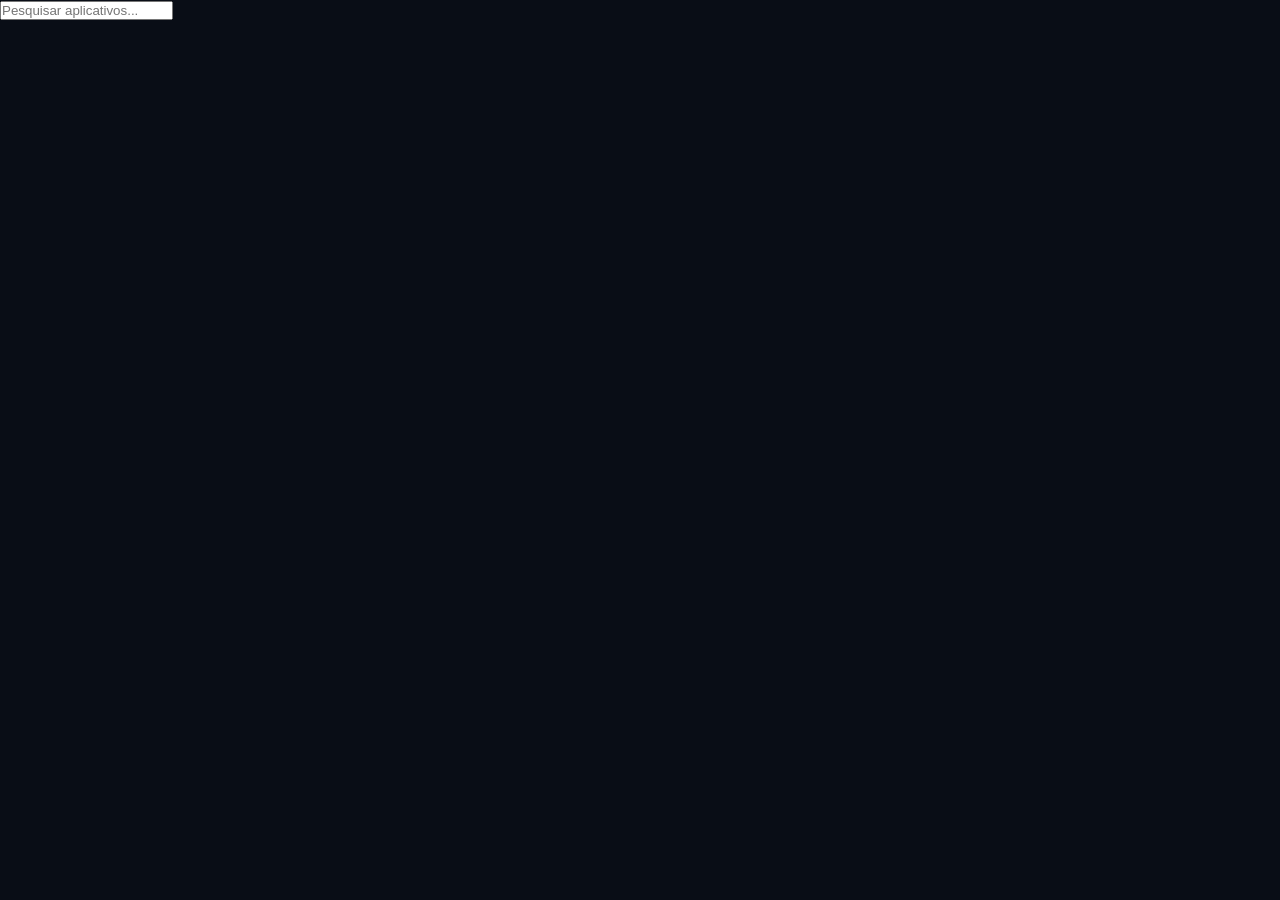
==== index.html @ ed682545 "Remove app grid from start menu in index.html Removed the application grid section from the start me" ====
<!DOCTYPE html>
<html lang="pt-BR">
<head>
    <meta charset="UTF-8">
    <meta name="viewport" content="width=device-width, initial-scale=1.0">
    <title>RivOS - Web Operating System</title>
    
    <!-- Camada 1: UI (Estilos e Visual) -->
    <link rel="stylesheet" href="css/base/reset.css">
    <link rel="stylesheet" href="css/base/variables.css">
    <link rel="stylesheet" href="css/components/desktop.css">
</head>
<body>

    <!-- Estrutura Principal: Área de Trabalho (Desktop) -->
    <main id="desktop" class="desktop-container">
        <!-- Onde os ícones dos apps da pasta Apps/ aparecerão dinamicamente -->
        <div id="desktop-icons" class="desktop-icons-grid"></div>

        <!-- Camada onde o motor vai injetar as janelas flutuantes dos apps -->
        <div id="window-manager" class="window-layer"></div>
    </main>

    <!-- Gaveta de Apps / Menu Iniciar (Estilo OneUI) -->
<div id="start-menu" class="start-menu-container hidden">
    <!-- Barra de Pesquisa de Apps (Clássico OneUI) -->
    <div class="start-menu-search">
        <input type="text" placeholder="Pesquisar aplicativos..." id="app-search-input">
    </div>
        </div>
    </div>
</div>

</body>
</html>
---- css/base/variables.css ----
:root {
    /* Identidade Visual / Cores Principais */
    --ui-bg-primary: #090d16;       /* Fundo profundo da área de trabalho */
    --ui-surface: rgba(18, 24, 38, 0.75); /* Superfície com efeito de vidro fosco */
    --ui-surface-solid: #121826;
    
    /* Cores de Destaque e Acento (Estilo Cyber/Moderno) */
    --ui-accent: #38bdf8;           /* Azul neon sistema */
    --ui-accent-glow: rgba(56, 189, 248, 0.3);
    
    /* Tipografia da UI */
    --ui-font-main: system-ui, -apple-system, BlinkMacSystemFont, "Segoe UI", Roboto, sans-serif;
    --ui-font-size-sm: 12px;
    --ui-font-size-md: 14px;
    --ui-font-size-lg: 16px;

    /* Efeitos Visuais (UI Polish) */
    --ui-radius-sm: 6px;
    --ui-radius-md: 12px;
    --ui-radius-lg: 18px;
    --ui-shadow-window: 0 20px 40px rgba(0, 0, 0, 0.6);
    --ui-glass-blur: blur(16px);
    
    /* Cores de Texto */
    --ui-text-main: #f8fafc;
    --ui-text-muted: #94a3b8;
}
---- css/components/desktop.css ----
/* Layout da Área de Trabalho */
.desktop-container {
    position: absolute;
    top: 0;
    left: 0;
    width: 100vw;
    height: calc(100vh - 48px);
    display: flex;
    flex-direction: column;
    padding: 16px;
    overflow: hidden;
}

/* Grade onde os ícones dos apps vão se organizar */
.desktop-icons-grid {
    display: grid;
    grid-template-columns: repeat(auto-fill, 80px);
    grid-auto-rows: 90px;
    gap: 16px;
    width: 100%;
    height: 100%;
}

/* Camada flutuante para as janelas dos aplicativos */
.window-layer {
    position: absolute;
    top: 0;
    left: 0;
    width: 100%;
    height: 100%;
    pointer-events: none;
}

/* Barra de Tarefas fixa na parte inferior */
.taskbar-container {
    position: fixed;
    bottom: 0;
    left: 0;
    width: 100vw;
    height: 48px;
    background: var(--ui-surface);
    backdrop-filter: var(--ui-glass-blur);
    -webkit-backdrop-filter: var(--ui-glass-blur);
    border-top: 1px solid rgba(255, 255, 255, 0.1);
    display: flex;
    align-items: center;
    justify-content: space-between;
    padding: 0 12px;
    z-index: 9999;
}

/* Botões da Barra de Tarefas */
.taskbar-btn {
    background: transparent;
    border: none;
    color: var(--ui-text-main);
    display: flex;
    align-items: center;
    gap: 6px;
    padding: 6px 12px;
    border-radius: var(--ui-radius-sm);
    cursor: pointer;
    font-size: var(--ui-font-size-md);
    font-weight: 500;
    transition: background 0.2s ease;
}

.taskbar-btn:hover {
    background: rgba(255, 255, 255, 0.1);
}

.start-icon {
    color: var(--ui-accent);
}

/* Lista de apps abertos */
.taskbar-apps-list {
    display: flex;
    gap: 6px;
    flex: 1;
    margin: 0 16px;
}

/* Relógio do Sistema */
.system-clock {
    font-size: var(--ui-font-size-sm);
    color: var(--ui-text-muted);
    font-weight: 500;
}
<!-- Gaveta de Apps / Menu Iniciar
<div id="start-menu" class="start-menu-container hidden">
    <!-- Barra de Pesquisa de Apps 
    <div class="start-menu-search">
        <input type="text" placeholder="Pesquisar aplicativos..." id="app-search-input">
    </div>
        </div>
    </div>
</div>
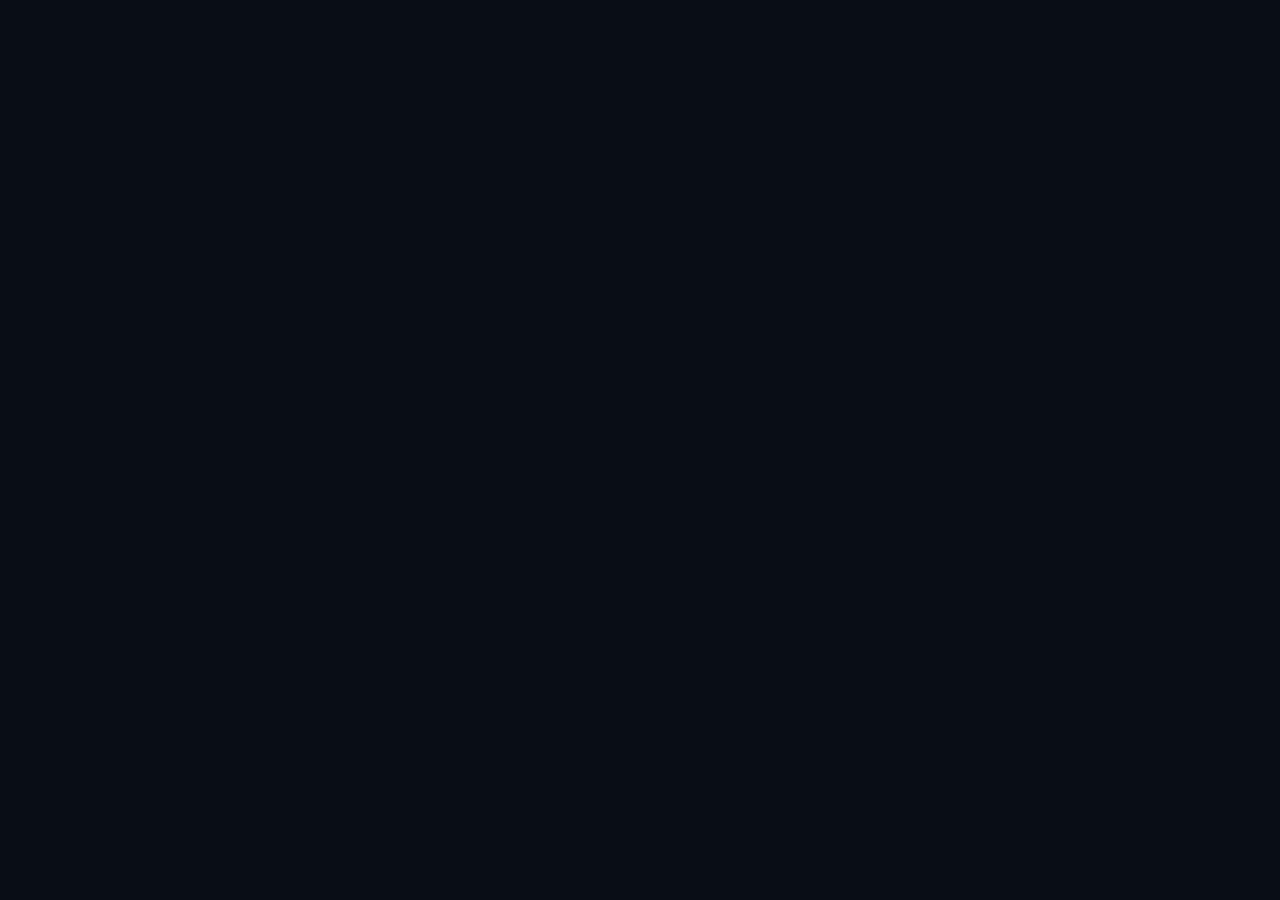
==== commit 7871bc64: "Remove start menu and search bar from index.html Removed the start menu and its search bar from the " ====
--- a/index.html
+++ b/index.html
@@ -21,15 +21,5 @@
         <div id="window-manager" class="window-layer"></div>
     </main>
 
-    <!-- Gaveta de Apps / Menu Iniciar (Estilo OneUI) -->
-<div id="start-menu" class="start-menu-container hidden">
-    <!-- Barra de Pesquisa de Apps (Clássico OneUI) -->
-    <div class="start-menu-search">
-        <input type="text" placeholder="Pesquisar aplicativos..." id="app-search-input">
-    </div>
-        </div>
-    </div>
-</div>
-
 </body>
 </html>
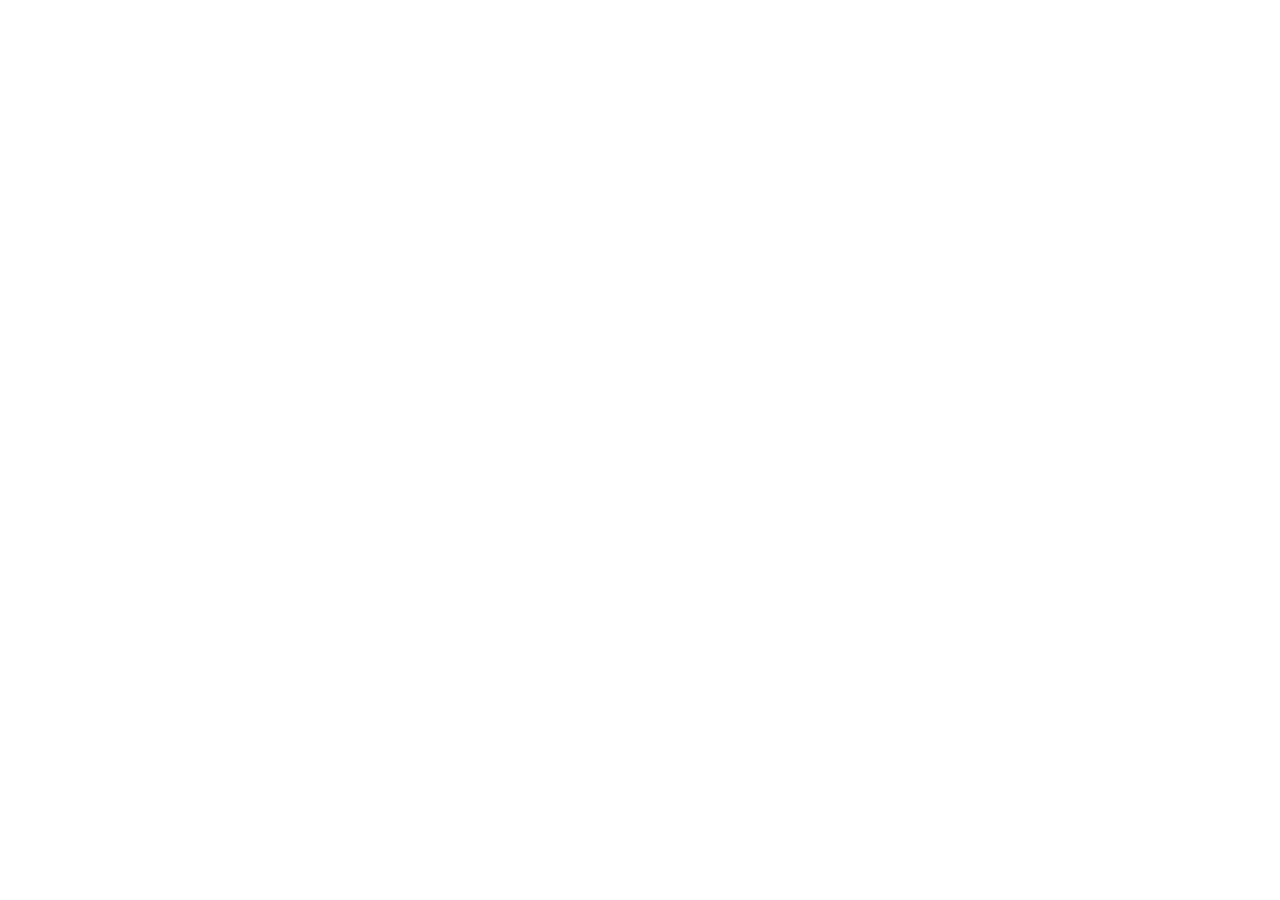
==== commit 358e77b6: "Change title and remove window manager div. Updated the title to reflect the beta version and remove" ====
--- a/index.html
+++ b/index.html
@@ -3,7 +3,7 @@
 <head>
     <meta charset="UTF-8">
     <meta name="viewport" content="width=device-width, initial-scale=1.0">
-    <title>RivOS - Web Operating System</title>
+    <title>RivOS beta 1.0</title>
     
     <!-- Camada 1: UI (Estilos e Visual) -->
     <link rel="stylesheet" href="css/base/reset.css">
@@ -16,10 +16,5 @@
     <main id="desktop" class="desktop-container">
         <!-- Onde os ícones dos apps da pasta Apps/ aparecerão dinamicamente -->
         <div id="desktop-icons" class="desktop-icons-grid"></div>
-
-        <!-- Camada onde o motor vai injetar as janelas flutuantes dos apps -->
-        <div id="window-manager" class="window-layer"></div>
-    </main>
-
 </body>
 </html>
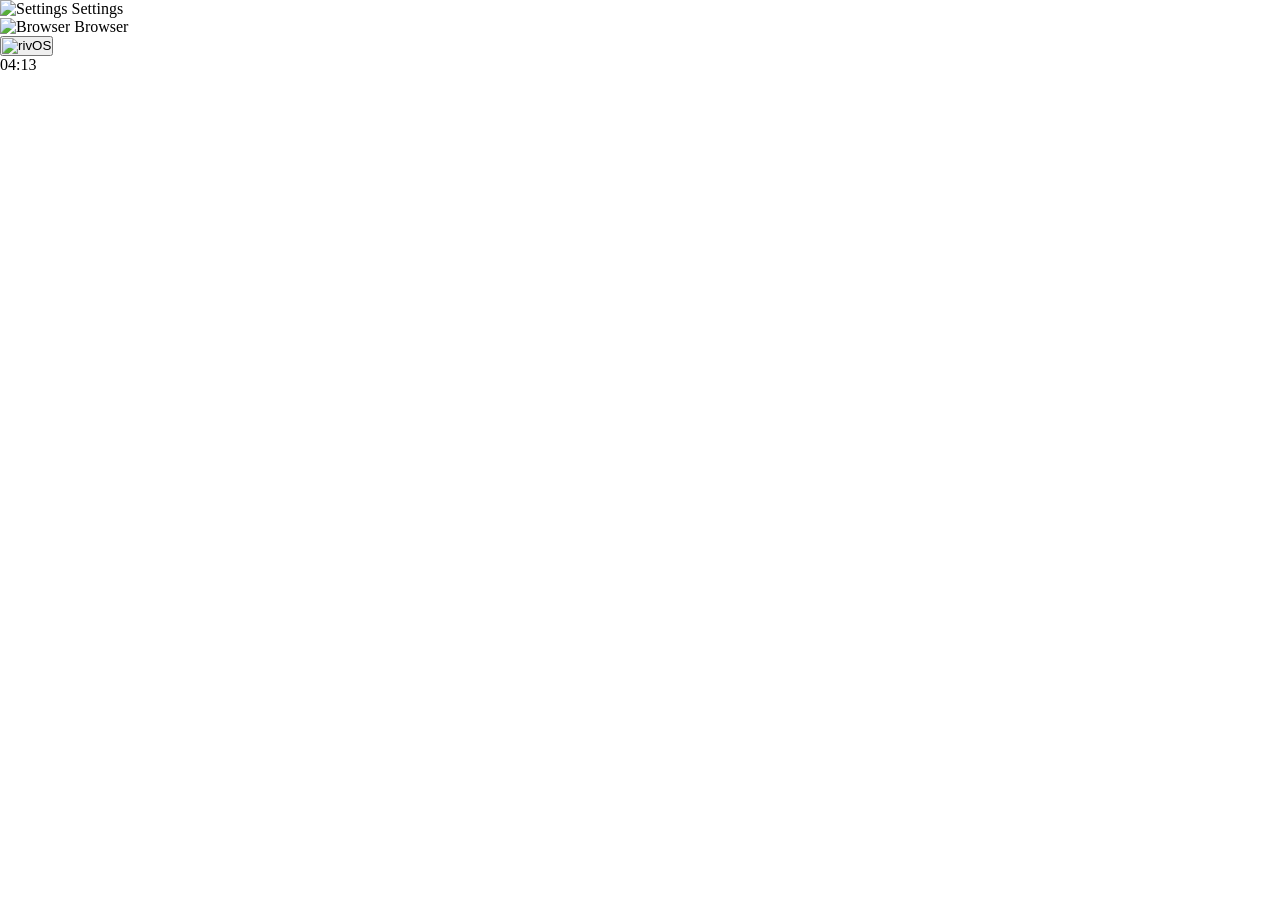
==== commit aee14c0f: "Update title and structure in index.html" ====
--- a/index.html
+++ b/index.html
@@ -3,18 +3,60 @@
 <head>
     <meta charset="UTF-8">
     <meta name="viewport" content="width=device-width, initial-scale=1.0">
-    <title>RivOS beta 1.0</title>
+    <title>rivOS</title>
     
-    <!-- Camada 1: UI (Estilos e Visual) -->
+    <!-- PWA Manifest -->
+    <link rel="manifest" href="manifest.json">
+
+    <!-- Camada Base de Estilos -->
     <link rel="stylesheet" href="css/base/reset.css">
     <link rel="stylesheet" href="css/base/variables.css">
-    <link rel="stylesheet" href="css/components/desktop.css">
+
+    <!-- Estilos de Componentes -->
+    <link rel="stylesheet" href="css/components/window.css">
+    <link rel="stylesheet" href="css/components/taskbar.css">
+    <link rel="stylesheet" href="css/components/notifications.css">
 </head>
 <body>
 
-    <!-- Estrutura Principal: Área de Trabalho (Desktop) -->
-    <main id="desktop" class="desktop-container">
-        <!-- Onde os ícones dos apps da pasta Apps/ aparecerão dinamicamente -->
-        <div id="desktop-icons" class="desktop-icons-grid"></div>
+    <!-- Ambiente Principal do Sistema -->
+    <div id="rivos-root" class="os-container">
+        
+        <!-- Área de Trabalho / Grade de Ícones (utilizando WebP) -->
+        <main id="desktop" class="desktop-container">
+            <div id="desktop-icons" class="desktop-icons-grid">
+                <!-- Exemplo de ícone dinâmico usando WebP -->
+                <div class="desktop-icon" data-app="settings">
+                    <img src="assets/icons/apps/settings.webp" alt="Settings" width="48" height="48">
+                    <span>Settings</span>
+                </div>
+                <div class="desktop-icon" data-app="browser">
+                    <img src="assets/icons/apps/browser.webp" alt="Browser" width="48" height="48">
+                    <span>Browser</span>
+                </div>
+            </div>
+        </main>
+
+        <!-- Gerenciador de Janelas Flutuantes -->
+        <div id="window-manager" class="window-layer"></div>
+
+        <!-- Barra de Tarefas / Dock -->
+        <nav id="taskbar" class="taskbar-container">
+            <!-- Botão do Menu / Gaveta -->
+            <button id="start-btn" class="taskbar-btn">
+                <img src="assets/icons/system/logo.webp" alt="rivOS" width="24" height="24">
+            </button>
+
+            <!-- Apps Abertos -->
+            <div id="taskbar-apps" class="taskbar-apps-list"></div>
+
+            <!-- Relógio e Status -->
+            <div id="tray-clock" class="system-clock">00:00</div>
+        </nav>
+
+    </div>
+
+    <!-- Ponto de Entrada JavaScript do Sistema -->
+    <script type="module" src="js/main.js"></script>
 </body>
 </html>
--- a/css/base/variables.css
+++ b/css/base/variables.css
@@ -0,0 +1,20 @@
+:root {
+    /* Cores do Sistema (Estilo RivOS Dark Mode) */
+    --Riv-bg: #0e1116;
+    --Riv-surface: rgba(30, 35, 45, 0.75);
+    --Riv-accent: #8ab4f8; /* Azul RivUI Your */
+    --Riv-accent-glow: rgba(138, 180, 248, 0.25);
+    
+    /* Tipografia */
+    --Riv-font: system-ui, -apple-system, Roboto, Helvetica, sans-serif;
+    
+    /* Padrões visuais */
+    --Riv-radius-sm: 12px;
+    --Riv-radius-md: 20px;
+    --Riv-radius-lg: 28px;
+    --Ruv-blur: blur(20px);
+    
+    /* Texto */
+    --Riv-text: #e3e3e3;
+    --Riv-text-muted: #9aa0a6;
+}
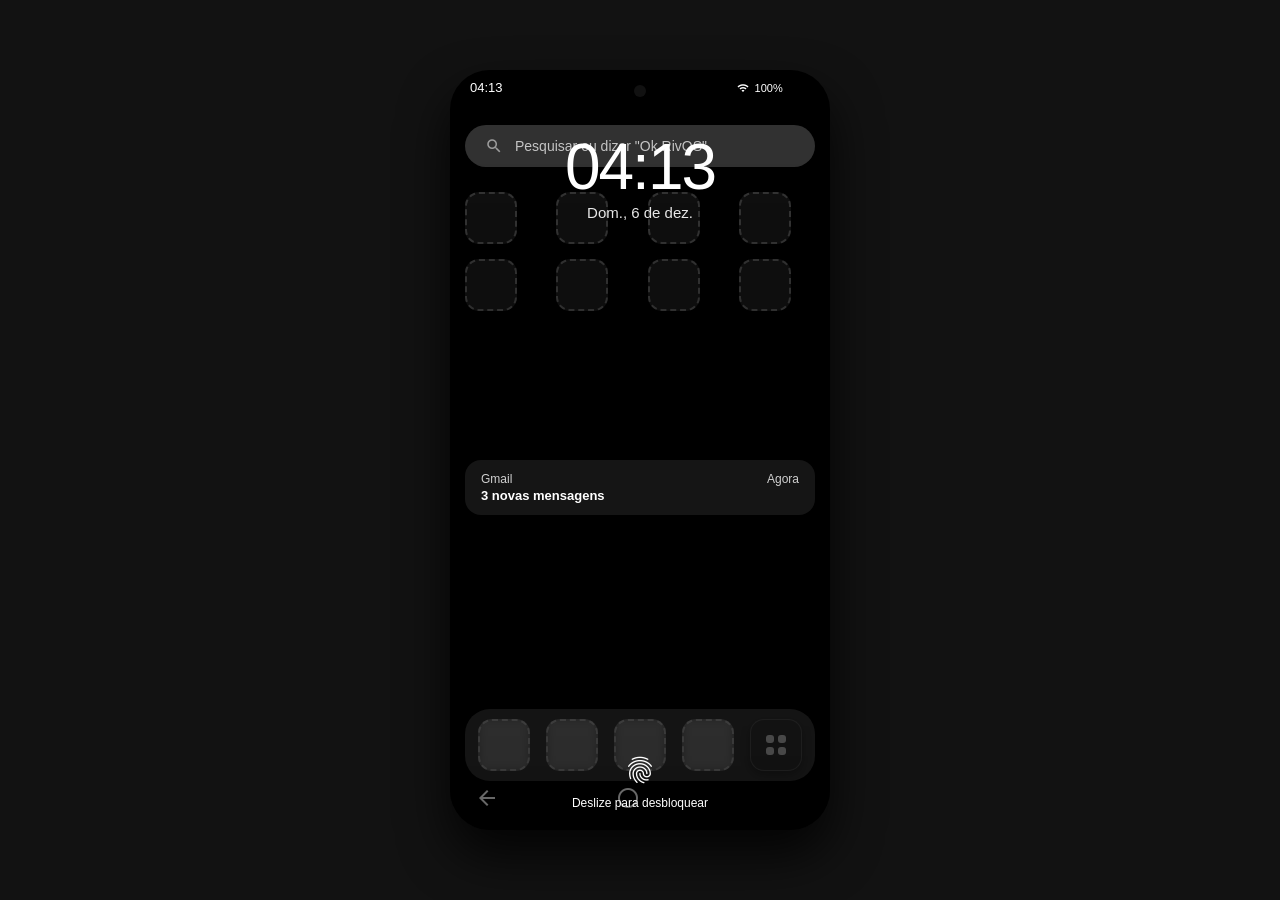
==== commit 54d006e4: "Rename RivOS.html to index.html" ====
--- a/index.html
+++ b/index.html
@@ -3,60 +3,889 @@
 <head>
     <meta charset="UTF-8">
     <meta name="viewport" content="width=device-width, initial-scale=1.0">
-    <title>rivOS</title>
-    
-    <!-- PWA Manifest -->
-    <link rel="manifest" href="manifest.json">
-
-    <!-- Camada Base de Estilos -->
-    <link rel="stylesheet" href="css/base/reset.css">
-    <link rel="stylesheet" href="css/base/variables.css">
-
-    <!-- Estilos de Componentes -->
-    <link rel="stylesheet" href="css/components/window.css">
-    <link rel="stylesheet" href="css/components/taskbar.css">
-    <link rel="stylesheet" href="css/components/notifications.css">
+    <title>RivOS UI System</title>
+    <link href="https://fonts.googleapis.com/icon?family=Material+Icons" rel="stylesheet">
+    <style>
+        * {
+            margin: 0;
+            padding: 0;
+            box-sizing: border-box;
+            font-family: Roboto, sans-serif;
+            user-select: none;
+        }
+        body {
+            background-color: #121212;
+            display: flex;
+            justify-content: center;
+            align-items: center;
+            height: 100vh;
+            overflow: hidden;
+        }
+
+        /* Container do Smartphone (Sem borda) */
+        .phone-frame {
+            width: 380px;
+            height: 760px;
+            background: #000;
+            border-radius: 40px;
+            border: none;
+            position: relative;
+            box-shadow: 0 25px 50px rgba(0,0,0,0.8);
+            overflow: hidden;
+        }
+
+        /* Câmera Frontal (Punch-hole) */
+        .camera-punch {
+            position: absolute;
+            top: 15px;
+            left: 50%;
+            transform: translateX(-50%);
+            width: 12px;
+            height: 12px;
+            background: #111;
+            border-radius: 50%;
+            z-index: 100;
+        }
+
+        /* Barra de Status */
+        .status-bar {
+            position: absolute;
+            top: 0;
+            left: 0;
+            width: 100%;
+            height: 35px;
+            display: flex;
+            justify-content: space-between;
+            align-items: center;
+            padding: 0 20px;
+            color: #fff;
+            font-size: 13px;
+            z-index: 90;
+        }
+
+        .status-icons {
+            display: flex;
+            gap: 6px;
+            align-items: center;
+        }
+
+        /* Top Bar (Painel de Configurações Rápidas estilo RivOS) */
+        .top-bar {
+            position: absolute;
+            top: -300px; /* Inicialmente oculta acima da tela */
+            left: 0;
+            width: 100%;
+            height: 250px;
+            display: flex;
+            flex-direction: column;
+            justify-content: space-between;
+            padding: 45px 20px 20px 20px;
+            color: #fff;
+            z-index: 85;
+            background: rgba(20, 20, 20, 0.85);
+            backdrop-filter: blur(25px);
+            border-bottom-left-radius: 30px;
+            border-bottom-right-radius: 30px;
+            transition: top 0.35s cubic-bezier(0.1, 0.9, 0.2, 1);
+            box-shadow: 0 10px 30px rgba(0,0,0,0.5);
+        }
+
+        .top-bar.open {
+            top: 0; /* Desce cobrindo o topo */
+        }
+
+        .quick-settings-grid {
+            display: grid;
+            grid-template-columns: repeat(4, 1fr);
+            gap: 12px;
+            margin-top: 10px;
+        }
+
+        .qs-tile {
+            display: flex;
+            flex-direction: column;
+            align-items: center;
+            justify-content: center;
+            gap: 6px;
+            background: rgba(255, 255, 255, 0.1);
+            border-radius: 20px;
+            padding: 12px 0;
+            cursor: pointer;
+            transition: background 0.2s, color 0.2s;
+        }
+
+        .qs-tile.active {
+            background: #1a73e8;
+            color: #fff;
+        }
+
+        .qs-tile span.material-icons {
+            font-size: 22px;
+        }
+
+        .qs-tile span.qs-label {
+            font-size: 10px;
+            font-weight: 500;
+        }
+
+        .top-bar-footer {
+            display: flex;
+            justify-content: space-between;
+            align-items: center;
+            border-top: 1px solid rgba(255, 255, 255, 0.1);
+            padding-top: 10px;
+            font-size: 12px;
+            opacity: 0.8;
+        }
+
+        .top-bar-footer span {
+            cursor: pointer;
+        }
+
+        /* Telas (Background Wallpaper compartilhado) */
+        .screen {
+            position: absolute;
+            top: 0;
+            left: 0;
+            width: 100%;
+            height: 100%;
+            background: url('https://images.unsplash.com/photo-1506744038136-46273834b3fb?auto=format&fit=crop&w=800&q=80') no-repeat center center/cover;
+            display: flex;
+            flex-direction: column;
+            justify-content: space-between;
+            padding: 55px 15px 20px 15px;
+            transition: transform 0.4s ease, opacity 0.3s ease;
+        }
+
+        /* 1. TELA DE BLOQUEIO */
+        #lockScreen {
+            z-index: 50;
+            background: linear-gradient(rgba(0,0,0,0.2), rgba(0,0,0,0.5)), url('https://images.unsplash.com/photo-1506744038136-46273834b3fb?auto=format&fit=crop&w=800&q=80') no-repeat center center/cover;
+            padding-top: 45px;
+        }
+
+        #lockScreen.unlocked {
+            transform: translateY(-100%);
+            opacity: 0;
+            pointer-events: none;
+        }
+
+        .lock-clock {
+            text-align: center;
+            color: #fff;
+            margin-top: 15px;
+        }
+
+        .lock-clock h1 {
+            font-size: 64px;
+            font-weight: 300;
+            letter-spacing: -2px;
+        }
+
+        .lock-clock p {
+            font-size: 15px;
+            opacity: 0.9;
+        }
+
+        .lock-notifications {
+            display: flex;
+            flex-direction: column;
+            gap: 10px;
+            max-height: 240px;
+            overflow-y: auto;
+        }
+
+        .notif-card {
+            background: rgba(30, 30, 30, 0.7);
+            backdrop-filter: blur(10px);
+            padding: 12px 16px;
+            border-radius: 16px;
+            color: #fff;
+        }
+
+        .lock-footer {
+            text-align: center;
+            color: #fff;
+            display: flex;
+            flex-direction: column;
+            align-items: center;
+            gap: 10px;
+            cursor: pointer;
+        }
+
+        /* 2. TELA INICIAL (HOME) */
+        #homeScreen {
+            z-index: 40;
+        }
+
+        .home-widgets {
+            display: flex;
+            flex-direction: column;
+            gap: 15px;
+        }
+
+        .widget-search {
+            background: rgba(255, 255, 255, 0.25);
+            backdrop-filter: blur(10px);
+            padding: 12px 20px;
+            border-radius: 30px;
+            display: flex;
+            align-items: center;
+            gap: 12px;
+            color: #fff;
+            font-size: 14px;
+            cursor: pointer;
+        }
+
+        .app-grid {
+            display: grid;
+            grid-template-columns: repeat(4, 1fr);
+            gap: 15px;
+            padding: 10px 0;
+        }
+
+        .empty-app-slot {
+            width: 52px;
+            height: 52px;
+            border-radius: 14px;
+            background: rgba(255, 255, 255, 0.08);
+            backdrop-filter: blur(5px);
+            border: 2px dashed rgba(255, 255, 255, 0.2);
+            cursor: pointer;
+        }
+
+        .dock {
+            display: flex;
+            justify-content: space-around;
+            background: rgba(255, 255, 255, 0.15);
+            backdrop-filter: blur(15px);
+            border-radius: 25px;
+            padding: 10px 5px;
+        }
+
+        /* Botão da Gaveta de Apps */
+        .app-drawer-icon-btn {
+            width: 52px;
+            height: 52px;
+            border-radius: 14px;
+            background: #222222;
+            border: 1px solid rgba(255, 255, 255, 0.1);
+            display: flex;
+            justify-content: center;
+            align-items: center;
+            cursor: pointer;
+            box-shadow: 0 4px 10px rgba(0,0,0,0.3);
+            transition: transform 0.2s ease, background 0.2s ease;
+        }
+
+        .app-drawer-icon-btn:hover {
+            background: #2c2c2c;
+        }
+
+        .app-drawer-icon-btn:active {
+            transform: scale(0.92);
+        }
+
+        .drawer-grid-icon {
+            display: grid;
+            grid-template-columns: repeat(2, 1fr);
+            gap: 4px;
+            width: 20px;
+            height: 20px;
+        }
+
+        .drawer-cube {
+            background: #888888;
+            border-radius: 3px;
+            width: 100%;
+            height: 100%;
+        }
+
+        .nav-bar {
+            display: flex;
+            justify-content: space-around;
+            color: #fff;
+            font-size: 20px;
+            opacity: 0.8;
+            padding-top: 5px;
+        }
+
+        .nav-bar span { cursor: pointer; }
+
+        /* Estilo atualizado para preenchimento total do ícone no quadrado */
+        .loaded-app-wrapper {
+            display: flex;
+            flex-direction: column;
+            align-items: center;
+            gap: 4px;
+            cursor: pointer;
+        }
+
+        .loaded-app-item {
+            width: 54px;
+            height: 54px;
+            border-radius: 16px;
+            background: linear-gradient(135deg, #1e293b 0%, #0f172a 100%);
+            display: flex;
+            justify-content: center;
+            align-items: center;
+            color: #fff;
+            border: 1px solid rgba(255, 255, 255, 0.2);
+            position: relative;
+            box-shadow: 0 4px 12px rgba(0,0,0,0.4);
+            overflow: hidden; /* Garante que a imagem respeite as bordas arredondadas */
+            transition: transform 0.15s ease;
+        }
+
+        .loaded-app-item:active {
+            transform: scale(0.92);
+        }
+
+        .loaded-app-item span.material-icons { font-size: 28px; color: #60a5fa; }
+        
+        .loaded-app-label {
+            font-size: 10px;
+            color: #ffffff;
+            width: 100%;
+            text-align: center;
+            overflow: hidden;
+            text-overflow: ellipsis;
+            white-space: nowrap;
+            text-shadow: 0 1px 3px rgba(0,0,0,0.8);
+            font-weight: 400;
+        }
+
+        .app-badge {
+            position: absolute;
+            top: 2px;
+            right: 2px;
+            font-size: 5px;
+            padding: 1px 3px;
+            border-radius: 4px;
+            font-weight: bold;
+            z-index: 5;
+        }
+        .badge-ropk { background: #1a73e8; color: #fff; }
+        .badge-rpk { background: #e8711a; color: #fff; }
+
+        /* 3. GAVETA DE APLICATIVOS (APP DRAWER) */
+        #appDrawer {
+            position: absolute;
+            top: 100%;
+            left: 0;
+            width: 100%;
+            height: 100%;
+            background: rgba(20, 20, 20, 0.95);
+            backdrop-filter: blur(25px);
+            z-index: 60;
+            display: flex;
+            flex-direction: column;
+            padding: 55px 20px 20px 20px;
+            transition: top 0.3s ease-in-out;
+        }
+
+        #appDrawer.open {
+            top: 0;
+        }
+
+        .drawer-search-bar {
+            width: 100%;
+            background: #2b2b2b;
+            border: none;
+            outline: none;
+            border-radius: 20px;
+            padding: 10px 18px;
+            color: #fff;
+            font-size: 14px;
+            margin-bottom: 20px;
+        }
+
+        .drawer-grid {
+            display: grid;
+            grid-template-columns: repeat(4, 1fr);
+            gap: 16px 12px;
+            overflow-y: auto;
+            max-height: 540px;
+            padding-bottom: 20px;
+        }
+
+        .drawer-empty-slot {
+            width: 54px;
+            height: 54px;
+            background: rgba(255, 255, 255, 0.08);
+            border: 2px dashed rgba(255, 255, 255, 0.2);
+            border-radius: 16px;
+            cursor: pointer;
+        }
+
+        /* 4. PASTA "Apps/" */
+        #folderScreen {
+            position: absolute;
+            top: 100%;
+            left: 0;
+            width: 100%;
+            height: 100%;
+            background: rgba(20, 20, 20, 0.95);
+            backdrop-filter: blur(25px);
+            z-index: 65;
+            display: flex;
+            flex-direction: column;
+            padding: 55px 20px 20px 20px;
+            transition: top 0.3s ease-in-out;
+        }
+
+        #folderScreen.open {
+            top: 0;
+        }
+
+        .folder-header {
+            color: #fff;
+            font-size: 18px;
+            font-weight: 500;
+            margin-bottom: 15px;
+        }
+
+        .folder-grid {
+            display: grid;
+            grid-template-columns: repeat(4, 1fr);
+            gap: 16px 12px;
+            overflow-y: auto;
+            max-height: 580px;
+            padding: 10px 0;
+        }
+
+        .folder-empty-slot {
+            width: 54px;
+            height: 54px;
+            border-radius: 16px;
+            background: rgba(255, 255, 255, 0.08);
+            border: 2px dashed rgba(255, 255, 255, 0.2);
+        }
+    </style>
 </head>
 <body>
-
-    <!-- Ambiente Principal do Sistema -->
-    <div id="rivos-root" class="os-container">
-        
-        <!-- Área de Trabalho / Grade de Ícones (utilizando WebP) -->
-        <main id="desktop" class="desktop-container">
-            <div id="desktop-icons" class="desktop-icons-grid">
-                <!-- Exemplo de ícone dinâmico usando WebP -->
-                <div class="desktop-icon" data-app="settings">
-                    <img src="assets/icons/apps/settings.webp" alt="Settings" width="48" height="48">
-                    <span>Settings</span>
-                </div>
-                <div class="desktop-icon" data-app="browser">
-                    <img src="assets/icons/apps/browser.webp" alt="Browser" width="48" height="48">
-                    <span>Browser</span>
-                </div>
-            </div>
-        </main>
-
-        <!-- Gerenciador de Janelas Flutuantes -->
-        <div id="window-manager" class="window-layer"></div>
-
-        <!-- Barra de Tarefas / Dock -->
-        <nav id="taskbar" class="taskbar-container">
-            <!-- Botão do Menu / Gaveta -->
-            <button id="start-btn" class="taskbar-btn">
-                <img src="assets/icons/system/logo.webp" alt="rivOS" width="24" height="24">
-            </button>
-
-            <!-- Apps Abertos -->
-            <div id="taskbar-apps" class="taskbar-apps-list"></div>
-
-            <!-- Relógio e Status -->
-            <div id="tray-clock" class="system-clock">00:00</div>
-        </nav>
-
+    <div class="phone-frame" id="phoneFrame">
+        <div class="camera-punch"></div>
+
+        <div class="status-bar">
+            <span id="statusBarClock">10:09</span>
+            <div class="status-icons">
+                <span class="material-icons" style="font-size: 12px;">signal_cellular_alt</span>
+                <span class="material-icons" style="font-size: 12px;" id="statusWifi">wifi</span>
+                <span id="batteryText" style="font-size: 11px;">62%</span>
+                <span class="material-icons" id="batteryIcon" style="font-size: 13px;">battery_full</span>
+            </div>
+        </div>
+
+        <div class="top-bar" id="topBar">
+            <div style="display: flex; justify-content: space-between; align-items: center; width: 100%;">
+                <span style="font-size: 14px; font-weight: 500;">Configurações Rápidas</span>
+                <span class="material-icons" onclick="closeTopBar()" style="cursor: pointer; font-size: 18px;">close</span>
+            </div>
+
+            <div class="quick-settings-grid">
+                <div class="qs-tile active" id="tileWifi" onclick="toggleQS('Wifi')">
+                    <span class="material-icons">wifi</span>
+                    <span class="qs-label">Wi-Fi</span>
+                </div>
+                <div class="qs-tile" id="tileBluetooth" onclick="toggleQS('Bluetooth')">
+                    <span class="material-icons">bluetooth</span>
+                    <span class="qs-label">Bluetooth</span>
+                </div>
+                <div class="qs-tile active" id="tileMobile" onclick="toggleQS('Mobile')">
+                    <span class="material-icons">signal_cellular_alt</span>
+                    <span class="qs-label">Dados</span>
+                </div>
+                <div class="qs-tile" id="tileDND" onclick="toggleQS('DND')">
+                    <span class="material-icons">do_not_disturb_on</span>
+                    <span class="qs-label">Silencioso</span>
+                </div>
+                <div class="qs-tile" id="tileFlash" onclick="toggleQS('Flash')">
+                    <span class="material-icons">flash_on</span>
+                    <span class="qs-label">Lanterna</span>
+                </div>
+                <div class="qs-tile" id="tileRotate" onclick="toggleQS('Rotate')">
+                    <span class="material-icons">screen_rotation</span>
+                    <span class="qs-label">Girar</span>
+                </div>
+                <div class="qs-tile" id="tileBattery" onclick="toggleQS('Battery')">
+                    <span class="material-icons">battery_saver</span>
+                    <span class="qs-label">Economia</span>
+                </div>
+                <div class="qs-tile" id="tileFolder" onclick="toggleFolder(); closeTopBar();">
+                    <span class="material-icons">folder</span>
+                    <span class="qs-label">Apps/</span>
+                </div>
+            </div>
+
+            <div class="top-bar-footer">
+                <span>RivOS System</span>
+                <span onclick="toggleDrawer(); closeTopBar();">Abrir Gaveta</span>
+            </div>
+        </div>
+
+        <div class="screen" id="lockScreen">
+            <div class="lock-clock">
+                <h1 id="lockScreenClock">10:09</h1>
+                <p id="lockScreenDate">Mon, Oct 23</p>
+            </div>
+
+            <div class="lock-notifications">
+                <div class="notif-card">
+                    <div style="font-size:12px; opacity:0.8; display:flex; justify-content:space-between;"><span>Gmail</span><span>Agora</span></div>
+                    <div style="font-size:13px; font-weight:600; margin-top:2px;">3 novas mensagens</div>
+                </div>
+            </div>
+
+            <div class="lock-footer" onclick="unlockPhone()">
+                <span class="material-icons" style="font-size: 32px;">fingerprint</span>
+                <span style="font-size: 12px;">Deslize para desbloquear</span>
+            </div>
+        </div>
+
+        <div class="screen" id="homeScreen">
+            <div class="home-widgets">
+                <div class="widget-search" onclick="pesquisarGoogle()">
+                    <span class="material-icons" style="font-size: 18px; color: #ccc;">search</span>
+                    <span>Pesquisar ou dizer "Ok RivOS"</span>
+                </div>
+
+                <div class="app-grid">
+                    <div class="empty-app-slot"></div>
+                    <div class="empty-app-slot"></div>
+                    <div class="empty-app-slot"></div>
+                    <div class="empty-app-slot"></div>
+                    <div class="empty-app-slot"></div>
+                    <div class="empty-app-slot"></div>
+                    <div class="empty-app-slot"></div>
+                    <div class="empty-app-slot"></div>
+                </div>
+            </div>
+
+            <div>
+                <div class="dock">
+                    <div class="empty-app-slot"></div>
+                    <div class="empty-app-slot"></div>
+                    <div class="empty-app-slot"></div>
+                    <div class="empty-app-slot"></div>
+                    <div class="app-drawer-icon-btn" onclick="toggleDrawer()" title="Abrir Gaveta de Apps">
+                        <div class="drawer-grid-icon">
+                            <div class="drawer-cube"></div>
+                            <div class="drawer-cube"></div>
+                            <div class="drawer-cube"></div>
+                            <div class="drawer-cube"></div>
+                        </div>
+                    </div>
+                </div>
+
+                <div class="nav-bar">
+                    <span class="material-icons" onclick="lockPhone()">arrow_back_ios</span>
+                    <span class="material-icons" onclick="goHome()">radio_button_unchecked</span>
+                    <span class="material-icons" onclick="toggleDrawer()">square</span>
+                </div>
+            </div>
+        </div>
+
+        <div id="appDrawer">
+            <input type="text" class="drawer-search-bar" placeholder="Pesquisar apps">
+            <div class="drawer-grid" id="drawerGridContainer">
+                <div class="drawer-empty-slot"></div>
+                <div class="drawer-empty-slot"></div>
+                <div class="drawer-empty-slot"></div>
+                <div class="drawer-empty-slot"></div>
+                <div class="drawer-empty-slot"></div>
+                <div class="drawer-empty-slot"></div>
+                <div class="drawer-empty-slot"></div>
+                <div class="drawer-empty-slot"></div>
+                <div class="drawer-empty-slot"></div>
+                <div class="drawer-empty-slot"></div>
+                <div class="drawer-empty-slot"></div>
+                <div class="drawer-empty-slot"></div>
+                <div class="drawer-empty-slot"></div>
+                <div class="drawer-empty-slot"></div>
+                <div class="drawer-empty-slot"></div>
+            </div>
+        </div>
+
+        <div id="folderScreen">
+            <div class="folder-header">Apps/</div>
+            <div class="folder-grid" id="folderGridContainer">
+                <div class="folder-empty-slot"></div>
+                <div class="folder-empty-slot"></div>
+                <div class="folder-empty-slot"></div>
+                <div class="folder-empty-slot"></div>
+                <div class="folder-empty-slot"></div>
+                <div class="folder-empty-slot"></div>
+                <div class="folder-empty-slot"></div>
+                <div class="folder-empty-slot"></div>
+                <div class="folder-empty-slot"></div>
+                <div class="folder-empty-slot"></div>
+                <div class="folder-empty-slot"></div>
+                <div class="folder-empty-slot"></div>
+                <div class="folder-empty-slot"></div>
+                <div class="folder-empty-slot"></div>
+                <div class="folder-empty-slot"></div>
+                <div class="folder-empty-slot"></div>
+            </div>
+        </div>
     </div>
 
-    <!-- Ponto de Entrada JavaScript do Sistema -->
-    <script type="module" src="js/main.js"></script>
+    <script>
+        // ==========================================
+        // Atualização em Tempo Real (Relógio, Calendário e Bateria)
+        // ==========================================
+        function atualizarSistemaReal() {
+            const agora = new Date();
+
+            const horas = String(agora.getHours()).padStart(2, '0');
+            const minutos = String(agora.getMinutes()).padStart(2, '0');
+            const horaFormatada = `${horas}:${minutos}`;
+
+            document.getElementById('statusBarClock').innerText = horaFormatada;
+            document.getElementById('lockScreenClock').innerText = horaFormatada;
+
+            const opcoesData = { weekday: 'short', month: 'short', day: 'numeric' };
+            const dataFormatada = agora.toLocaleDateString('pt-BR', opcoesData);
+            document.getElementById('lockScreenDate').innerText = dataFormatada.charAt(0).toUpperCase() + dataFormatada.slice(1);
+        }
+
+        setInterval(atualizarSistemaReal, 1000);
+        atualizarSistemaReal();
+
+        async function iniciarMonitoramentoBateria() {
+            if ('getBattery' in navigator) {
+                try {
+                    const battery = await navigator.getBattery();
+                    
+                    function atualizarBateria() {
+                        const nivelPercentual = Math.round(battery.level * 100);
+                        const estaCarregando = battery.charging;
+
+                        const batteryText = document.getElementById('batteryText');
+                        const batteryIcon = document.getElementById('batteryIcon');
+
+                        batteryText.innerText = nivelPercentual + '%';
+
+                        if (estaCarregando) {
+                            batteryIcon.innerText = 'bolt';
+                            batteryIcon.style.color = '#000';
+                        } else if (nivelPercentual <= 15) {
+                            batteryIcon.innerText = 'error'; 
+                            batteryIcon.style.color = '#ff4444';
+                        } else {
+                            batteryIcon.innerText = 'battery_full';
+                            batteryIcon.style.color = '#fff';
+                        }
+                    }
+
+                    atualizarBateria();
+                    battery.addEventListener('levelchange', atualizarBateria);
+                    battery.addEventListener('chargingchange', atualizarBateria);
+                } catch (e) {
+                    console.log("API de bateria não permitida ou bloqueada pelo navegador.");
+                }
+            } else {
+                document.getElementById('batteryText').innerText = '100%';
+                document.getElementById('batteryIcon').innerText = 'battery_full';
+            }
+        }
+
+        iniciarMonitoramentoBateria();
+
+        // ==========================================
+        // Carregamento dinâmico dos Apps via index.json
+        // ==========================================
+        async function carregarAppsDoSistema() {
+            try {
+                let resposta = await fetch('Apps/index.json');
+                if (!resposta.ok) return;
+                let listaDeCaminhos = await resposta.json();
+
+                let appsCarregados = [];
+
+                for (let item of listaDeCaminhos) {
+                    try {
+                        let resManifest = await fetch(`Apps/${item.caminho}`);
+                        if (resManifest.ok) {
+                            let raw = await resManifest.json();
+                            let nomePasta = item.caminho.split('/')[0];
+
+                            let appNormalizado = {
+                                nome_app: raw.nome_app || raw.name || raw.nome || "App sem nome",
+                                pacote: raw.pacote || raw.package || raw.id || "com.desconhecido",
+                                versao: raw.versao || raw.version || "1.0",
+                                tipo_pacote: raw.tipo_pacote || raw.package_type || "ROPK",
+                                icone: raw.icone || raw.icon || "extension",
+                                entrada: raw.entrada || raw.entry || "index.html",
+                                pasta: nomePasta
+                            };
+
+                            appsCarregados.push(appNormalizado);
+                        }
+                    } catch (err) {
+                        console.log(`Erro ao carregar o manifesto: ${item.caminho}`, err);
+                    }
+                }
+
+                const drawerContainer = document.getElementById('drawerGridContainer');
+                const drawerSlots = drawerContainer.children;
+
+                const folderContainer = document.getElementById('folderGridContainer');
+                const folderSlots = folderContainer.children;
+
+                let index = 0;
+                appsCarregados.forEach(app => {
+                    if (index >= drawerSlots.length) return;
+
+                    let badgeClass = app.tipo_pacote === 'ROPK' ? 'badge-ropk' : 'badge-rpk';
+
+                    let iconeVal = app.icone || 'extension';
+                    let iconeLower = iconeVal.toLowerCase();
+                    let ehImagem = iconeLower.includes('/') || 
+                                   iconeLower.endsWith('.png') || 
+                                   iconeLower.endsWith('.jpg') || 
+                                   iconeLower.endsWith('.jpeg') || 
+                                   iconeLower.endsWith('.webp');
+
+                    // Ícone agora preenche 100% de largura e altura do quadrado
+                    let iconeHtml = ehImagem 
+                        ? `<img src="Apps/${app.pasta}/${iconeVal}" style="width: 100%; height: 100%; object-fit: cover;">`
+                        : `<span class="material-icons">${iconeVal}</span>`;
+
+                    let appEl = document.createElement('div');
+                    appEl.className = 'loaded-app-wrapper';
+                    appEl.innerHTML = `
+                        <div class="loaded-app-item">
+                            <span class="app-badge ${badgeClass}">${app.tipo_pacote}</span>
+                            ${iconeHtml}
+                        </div>
+                        <span class="loaded-app-label">${app.nome_app}</span>
+                    `;
+
+                    appEl.onclick = () => {
+                        abrirAplicativo(app);
+                    };
+
+                    drawerContainer.replaceChild(appEl, drawerSlots[index]);
+
+                    if (index < folderSlots.length) {
+                        let appElFolder = appEl.cloneNode(true);
+                        appElFolder.onclick = appEl.onclick;
+                        folderContainer.replaceChild(appElFolder, folderSlots[index]);
+                    }
+
+                    index++;
+                });
+
+            } catch (erro) {
+                console.log("Erro ao carregar Apps/index.json", erro);
+            }
+        }
+
+        window.addEventListener('DOMContentLoaded', () => {
+            carregarAppsDoSistema();
+        });
+
+        function abrirAplicativo(app) {
+            let urlApp = `Apps/${app.pasta}/${app.entrada}`;
+            window.location.href = urlApp;
+        }
+
+        function pesquisarGoogle() {
+            window.location.href = 'https://www.google.com';
+        }
+
+        function unlockPhone() {
+            document.getElementById('lockScreen').classList.add('unlocked');
+        }
+
+        function lockPhone() {
+            document.getElementById('lockScreen').classList.remove('unlocked');
+            document.getElementById('appDrawer').classList.remove('open');
+            document.getElementById('folderScreen').classList.remove('open');
+            document.getElementById('topBar').classList.remove('open');
+        }
+
+        function goHome() {
+            document.getElementById('appDrawer').classList.remove('open');
+            document.getElementById('folderScreen').classList.remove('open');
+            document.getElementById('topBar').classList.remove('open');
+        }
+
+        function toggleDrawer() {
+            const drawer = document.getElementById('appDrawer');
+            const folder = document.getElementById('folderScreen');
+            folder.classList.remove('open');
+            drawer.classList.toggle('open');
+        }
+
+        function toggleFolder() {
+            const folder = document.getElementById('folderScreen');
+            const drawer = document.getElementById('appDrawer');
+            drawer.classList.remove('open');
+            folder.classList.toggle('open');
+        }
+
+        function closeTopBar() {
+            document.getElementById('topBar').classList.remove('open');
+        }
+
+        function toggleQS(name) {
+            const tile = document.getElementById('tile' + name);
+            tile.classList.toggle('active');
+            
+            if (name === 'Wifi') {
+                const statusWifi = document.getElementById('statusWifi');
+                if (tile.classList.contains('active')) {
+                    statusWifi.style.display = 'inline-block';
+                } else {
+                    statusWifi.style.display = 'none';
+                }
+            }
+        }
+
+        let touchStartY = 0;
+        let touchEndY = 0;
+
+        const phoneFrame = document.getElementById('phoneFrame');
+
+        phoneFrame.addEventListener('touchstart', (e) => {
+            touchStartY = e.changedTouches[0].screenY;
+        }, false);
+
+        phoneFrame.addEventListener('touchend', (e) => {
+            touchEndY = e.changedTouches[0].screenY;
+            handleGesture();
+        }, false);
+
+        phoneFrame.addEventListener('mousedown', (e) => {
+            touchStartY = e.clientY;
+        });
+
+        phoneFrame.addEventListener('mouseup', (e) => {
+            touchEndY = e.clientY;
+            handleGesture();
+        });
+
+        function handleGesture() {
+            let diff = touchEndY - touchStartY;
+            const drawer = document.getElementById('appDrawer');
+            const topBar = document.getElementById('topBar');
+            const lockScreen = document.getElementById('lockScreen');
+
+            if (lockScreen.classList.contains('unlocked')) {
+                if (diff < -50) {
+                    drawer.classList.add('open');
+                    topBar.classList.remove('open');
+                } else if (diff > 50) {
+                    if (drawer.classList.contains('open')) {
+                        drawer.classList.remove('open');
+                    } else {
+                        topBar.classList.add('open');
+                    }
+                }
+            }
+        }
+    </script>
 </body>
 </html>
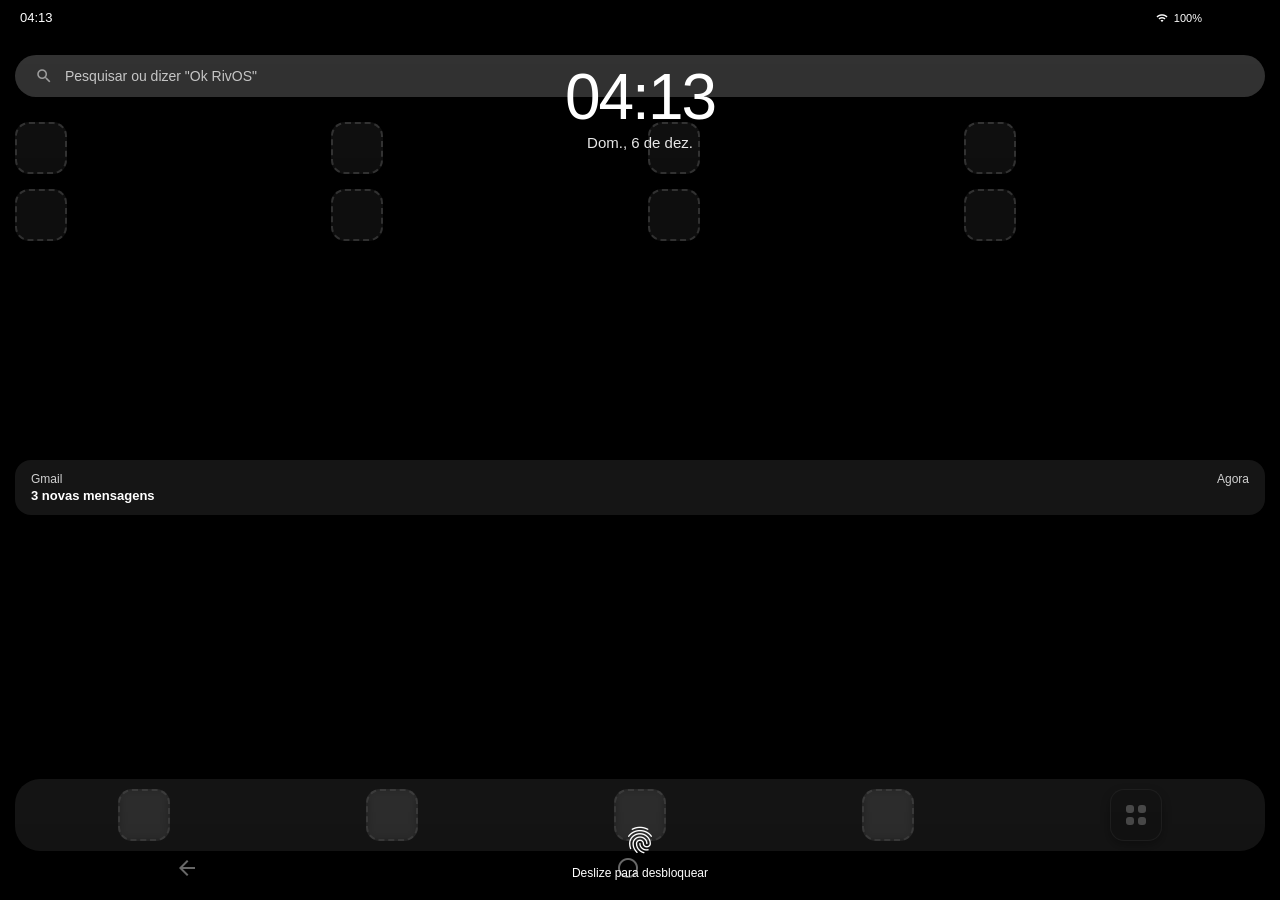
==== commit 40a71289: "Add files via upload" ====
--- a/index.html
+++ b/index.html
@@ -22,29 +22,21 @@
             overflow: hidden;
         }
 
-        /* Container do Smartphone (Sem borda) */
+        /* Container ajustado para tela cheia (Sem moldura de smartphone) */
         .phone-frame {
-            width: 380px;
-            height: 760px;
+            width: 100vw;
+            height: 100vh;
             background: #000;
-            border-radius: 40px;
+            border-radius: 0;
             border: none;
             position: relative;
-            box-shadow: 0 25px 50px rgba(0,0,0,0.8);
+            box-shadow: none;
             overflow: hidden;
         }
 
-        /* Câmera Frontal (Punch-hole) */
+        /* Câmera Frontal removida visualmente */
         .camera-punch {
-            position: absolute;
-            top: 15px;
-            left: 50%;
-            transform: translateX(-50%);
-            width: 12px;
-            height: 12px;
-            background: #111;
-            border-radius: 50%;
-            z-index: 100;
+            display: none;
         }
 
         /* Barra de Status */
@@ -405,7 +397,7 @@
             grid-template-columns: repeat(4, 1fr);
             gap: 16px 12px;
             overflow-y: auto;
-            max-height: 540px;
+            max-height: calc(100vh - 150px);
             padding-bottom: 20px;
         }
 
@@ -450,7 +442,7 @@
             grid-template-columns: repeat(4, 1fr);
             gap: 16px 12px;
             overflow-y: auto;
-            max-height: 580px;
+            max-height: calc(100vh - 150px);
             padding: 10px 0;
         }
 
@@ -747,7 +739,6 @@
                                    iconeLower.endsWith('.jpeg') || 
                                    iconeLower.endsWith('.webp');
 
-                    // Ícone agora preenche 100% de largura e altura do quadrado
                     let iconeHtml = ehImagem 
                         ? `<img src="Apps/${app.pasta}/${iconeVal}" style="width: 100%; height: 100%; object-fit: cover;">`
                         : `<span class="material-icons">${iconeVal}</span>`;
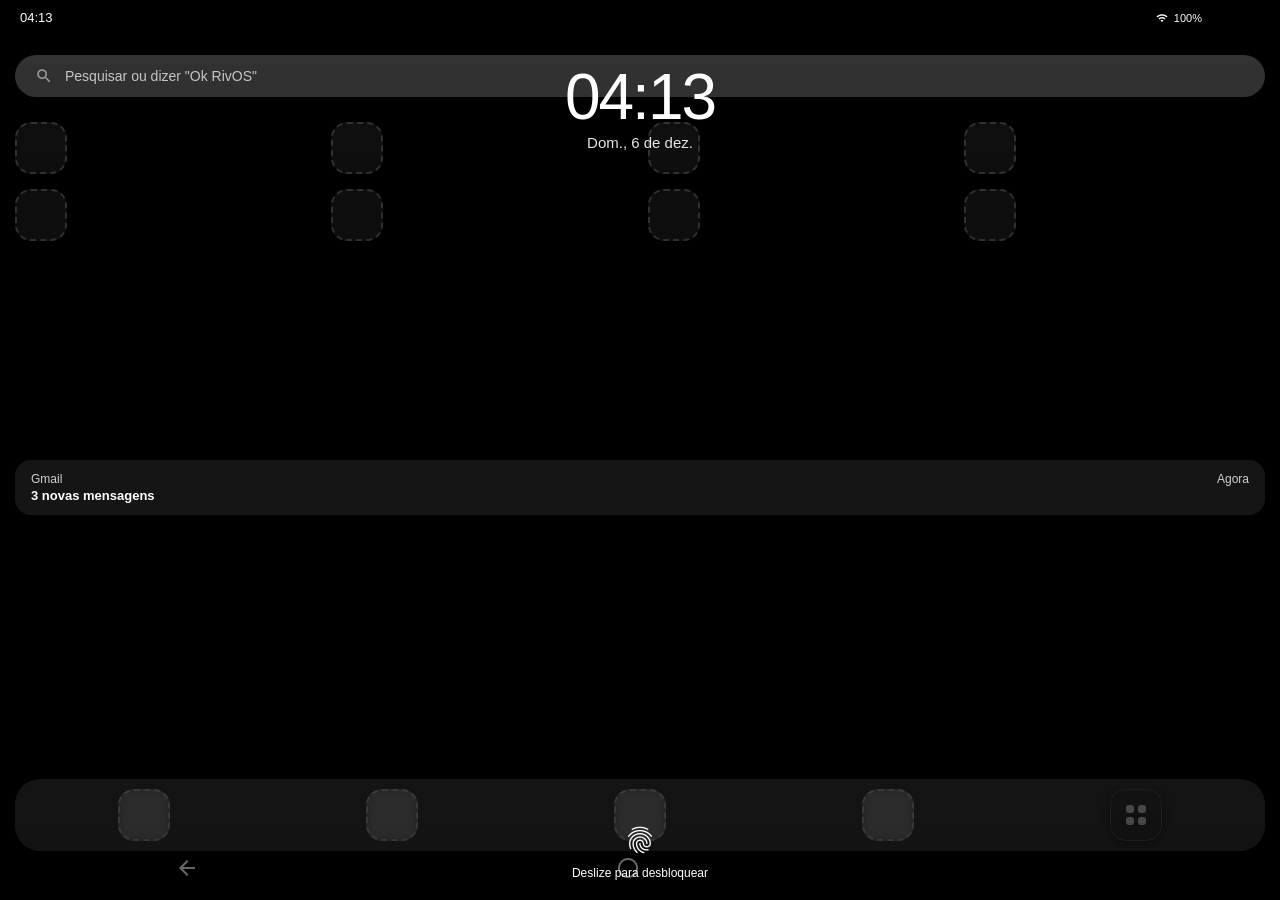
==== commit 0f4466a1: "Add files via upload" ====
--- a/index.html
+++ b/index.html
@@ -2,7 +2,7 @@
 <html lang="pt-BR">
 <head>
     <meta charset="UTF-8">
-    <meta name="viewport" content="width=device-width, initial-scale=1.0">
+    <meta name="viewport" content="width=device-width, initial-scale=1.0, maximum-scale=1.0, user-scalable=no">
     <title>RivOS UI System</title>
     <link href="https://fonts.googleapis.com/icon?family=Material+Icons" rel="stylesheet">
     <style>
@@ -12,29 +12,36 @@
             box-sizing: border-box;
             font-family: Roboto, sans-serif;
             user-select: none;
+            -webkit-user-select: none;
+        }
+        html, body {
+            width: 100%;
+            height: 100%;
+            background-color: #000;
+            overflow: hidden;
+            position: fixed; /* Previne o efeito "puxar para atualizar" do mobile */
         }
         body {
-            background-color: #121212;
             display: flex;
             justify-content: center;
             align-items: center;
-            height: 100vh;
-            overflow: hidden;
-        }
-
-        /* Container ajustado para tela cheia (Sem moldura de smartphone) */
+        }
+
+        /* Container em tela cheia real para mobile */
         .phone-frame {
             width: 100vw;
-            height: 100vh;
+            height: 100dvh; /* Altura dinâmica real para celulares */
             background: #000;
             border-radius: 0;
             border: none;
-            position: relative;
+            position: absolute;
+            top: 0;
+            left: 0;
             box-shadow: none;
             overflow: hidden;
         }
 
-        /* Câmera Frontal removida visualmente */
+        /* Câmera Frontal oculta */
         .camera-punch {
             display: none;
         }
@@ -61,21 +68,22 @@
             align-items: center;
         }
 
-        /* Top Bar (Painel de Configurações Rápidas estilo RivOS) */
+        /* Top Bar (Configurações Rápidas) */
         .top-bar {
             position: absolute;
-            top: -300px; /* Inicialmente oculta acima da tela */
+            top: -350px;
             left: 0;
             width: 100%;
-            height: 250px;
+            height: 260px;
             display: flex;
             flex-direction: column;
             justify-content: space-between;
             padding: 45px 20px 20px 20px;
             color: #fff;
             z-index: 85;
-            background: rgba(20, 20, 20, 0.85);
+            background: rgba(20, 20, 20, 0.9);
             backdrop-filter: blur(25px);
+            -webkit-backdrop-filter: blur(25px);
             border-bottom-left-radius: 30px;
             border-bottom-right-radius: 30px;
             transition: top 0.35s cubic-bezier(0.1, 0.9, 0.2, 1);
@@ -83,7 +91,7 @@
         }
 
         .top-bar.open {
-            top: 0; /* Desce cobrindo o topo */
+            top: 0;
         }
 
         .quick-settings-grid {
@@ -134,7 +142,7 @@
             cursor: pointer;
         }
 
-        /* Telas (Background Wallpaper compartilhado) */
+        /* Telas */
         .screen {
             position: absolute;
             top: 0;
@@ -149,7 +157,7 @@
             transition: transform 0.4s ease, opacity 0.3s ease;
         }
 
-        /* 1. TELA DE BLOQUEIO */
+        /* 1. Tela de Bloqueio */
         #lockScreen {
             z-index: 50;
             background: linear-gradient(rgba(0,0,0,0.2), rgba(0,0,0,0.5)), url('https://images.unsplash.com/photo-1506744038136-46273834b3fb?auto=format&fit=crop&w=800&q=80') no-repeat center center/cover;
@@ -190,6 +198,7 @@
         .notif-card {
             background: rgba(30, 30, 30, 0.7);
             backdrop-filter: blur(10px);
+            -webkit-backdrop-filter: blur(10px);
             padding: 12px 16px;
             border-radius: 16px;
             color: #fff;
@@ -205,7 +214,7 @@
             cursor: pointer;
         }
 
-        /* 2. TELA INICIAL (HOME) */
+        /* 2. Tela Inicial (Home) */
         #homeScreen {
             z-index: 40;
         }
@@ -219,6 +228,7 @@
         .widget-search {
             background: rgba(255, 255, 255, 0.25);
             backdrop-filter: blur(10px);
+            -webkit-backdrop-filter: blur(10px);
             padding: 12px 20px;
             border-radius: 30px;
             display: flex;
@@ -239,11 +249,11 @@
         .empty-app-slot {
             width: 52px;
             height: 52px;
-            border-radius: 14px;
+            border-radius: 16px;
             background: rgba(255, 255, 255, 0.08);
             backdrop-filter: blur(5px);
+            -webkit-backdrop-filter: blur(5px);
             border: 2px dashed rgba(255, 255, 255, 0.2);
-            cursor: pointer;
         }
 
         .dock {
@@ -251,15 +261,15 @@
             justify-content: space-around;
             background: rgba(255, 255, 255, 0.15);
             backdrop-filter: blur(15px);
+            -webkit-backdrop-filter: blur(15px);
             border-radius: 25px;
             padding: 10px 5px;
         }
 
-        /* Botão da Gaveta de Apps */
         .app-drawer-icon-btn {
             width: 52px;
             height: 52px;
-            border-radius: 14px;
+            border-radius: 16px;
             background: #222222;
             border: 1px solid rgba(255, 255, 255, 0.1);
             display: flex;
@@ -267,15 +277,6 @@
             align-items: center;
             cursor: pointer;
             box-shadow: 0 4px 10px rgba(0,0,0,0.3);
-            transition: transform 0.2s ease, background 0.2s ease;
-        }
-
-        .app-drawer-icon-btn:hover {
-            background: #2c2c2c;
-        }
-
-        .app-drawer-icon-btn:active {
-            transform: scale(0.92);
         }
 
         .drawer-grid-icon {
@@ -304,7 +305,7 @@
 
         .nav-bar span { cursor: pointer; }
 
-        /* Estilo atualizado para preenchimento total do ícone no quadrado */
+        /* Apps Carregados */
         .loaded-app-wrapper {
             display: flex;
             flex-direction: column;
@@ -325,12 +326,7 @@
             border: 1px solid rgba(255, 255, 255, 0.2);
             position: relative;
             box-shadow: 0 4px 12px rgba(0,0,0,0.4);
-            overflow: hidden; /* Garante que a imagem respeite as bordas arredondadas */
-            transition: transform 0.15s ease;
-        }
-
-        .loaded-app-item:active {
-            transform: scale(0.92);
+            overflow: hidden;
         }
 
         .loaded-app-item span.material-icons { font-size: 28px; color: #60a5fa; }
@@ -344,7 +340,6 @@
             text-overflow: ellipsis;
             white-space: nowrap;
             text-shadow: 0 1px 3px rgba(0,0,0,0.8);
-            font-weight: 400;
         }
 
         .app-badge {
@@ -360,7 +355,7 @@
         .badge-ropk { background: #1a73e8; color: #fff; }
         .badge-rpk { background: #e8711a; color: #fff; }
 
-        /* 3. GAVETA DE APLICATIVOS (APP DRAWER) */
+        /* Gaveta de Apps */
         #appDrawer {
             position: absolute;
             top: 100%;
@@ -369,6 +364,7 @@
             height: 100%;
             background: rgba(20, 20, 20, 0.95);
             backdrop-filter: blur(25px);
+            -webkit-backdrop-filter: blur(25px);
             z-index: 60;
             display: flex;
             flex-direction: column;
@@ -397,7 +393,7 @@
             grid-template-columns: repeat(4, 1fr);
             gap: 16px 12px;
             overflow-y: auto;
-            max-height: calc(100vh - 150px);
+            max-height: calc(100dvh - 150px);
             padding-bottom: 20px;
         }
 
@@ -407,10 +403,9 @@
             background: rgba(255, 255, 255, 0.08);
             border: 2px dashed rgba(255, 255, 255, 0.2);
             border-radius: 16px;
-            cursor: pointer;
-        }
-
-        /* 4. PASTA "Apps/" */
+        }
+
+        /* Pasta Apps/ */
         #folderScreen {
             position: absolute;
             top: 100%;
@@ -419,6 +414,7 @@
             height: 100%;
             background: rgba(20, 20, 20, 0.95);
             backdrop-filter: blur(25px);
+            -webkit-backdrop-filter: blur(25px);
             z-index: 65;
             display: flex;
             flex-direction: column;
@@ -442,7 +438,7 @@
             grid-template-columns: repeat(4, 1fr);
             gap: 16px 12px;
             overflow-y: auto;
-            max-height: calc(100vh - 150px);
+            max-height: calc(100dvh - 150px);
             padding: 10px 0;
         }
 
@@ -623,12 +619,8 @@
     </div>
 
     <script>
-        // ==========================================
-        // Atualização em Tempo Real (Relógio, Calendário e Bateria)
-        // ==========================================
         function atualizarSistemaReal() {
             const agora = new Date();
-
             const horas = String(agora.getHours()).padStart(2, '0');
             const minutos = String(agora.getMinutes()).padStart(2, '0');
             const horaFormatada = `${horas}:${minutos}`;
@@ -648,16 +640,13 @@
             if ('getBattery' in navigator) {
                 try {
                     const battery = await navigator.getBattery();
-                    
                     function atualizarBateria() {
                         const nivelPercentual = Math.round(battery.level * 100);
                         const estaCarregando = battery.charging;
-
                         const batteryText = document.getElementById('batteryText');
                         const batteryIcon = document.getElementById('batteryIcon');
 
                         batteryText.innerText = nivelPercentual + '%';
-
                         if (estaCarregando) {
                             batteryIcon.innerText = 'bolt';
                             batteryIcon.style.color = '#000';
@@ -669,13 +658,10 @@
                             batteryIcon.style.color = '#fff';
                         }
                     }
-
                     atualizarBateria();
                     battery.addEventListener('levelchange', atualizarBateria);
                     battery.addEventListener('chargingchange', atualizarBateria);
-                } catch (e) {
-                    console.log("API de bateria não permitida ou bloqueada pelo navegador.");
-                }
+                } catch (e) {}
             } else {
                 document.getElementById('batteryText').innerText = '100%';
                 document.getElementById('batteryIcon').innerText = 'battery_full';
@@ -684,15 +670,11 @@
 
         iniciarMonitoramentoBateria();
 
-        // ==========================================
-        // Carregamento dinâmico dos Apps via index.json
-        // ==========================================
         async function carregarAppsDoSistema() {
             try {
                 let resposta = await fetch('Apps/index.json');
                 if (!resposta.ok) return;
                 let listaDeCaminhos = await resposta.json();
-
                 let appsCarregados = [];
 
                 for (let item of listaDeCaminhos) {
@@ -701,7 +683,6 @@
                         if (resManifest.ok) {
                             let raw = await resManifest.json();
                             let nomePasta = item.caminho.split('/')[0];
-
                             let appNormalizado = {
                                 nome_app: raw.nome_app || raw.name || raw.nome || "App sem nome",
                                 pacote: raw.pacote || raw.package || raw.id || "com.desconhecido",
@@ -711,17 +692,13 @@
                                 entrada: raw.entrada || raw.entry || "index.html",
                                 pasta: nomePasta
                             };
-
                             appsCarregados.push(appNormalizado);
                         }
-                    } catch (err) {
-                        console.log(`Erro ao carregar o manifesto: ${item.caminho}`, err);
-                    }
+                    } catch (err) {}
                 }
 
                 const drawerContainer = document.getElementById('drawerGridContainer');
                 const drawerSlots = drawerContainer.children;
-
                 const folderContainer = document.getElementById('folderGridContainer');
                 const folderSlots = folderContainer.children;
 
@@ -730,14 +707,9 @@
                     if (index >= drawerSlots.length) return;
 
                     let badgeClass = app.tipo_pacote === 'ROPK' ? 'badge-ropk' : 'badge-rpk';
-
                     let iconeVal = app.icone || 'extension';
                     let iconeLower = iconeVal.toLowerCase();
-                    let ehImagem = iconeLower.includes('/') || 
-                                   iconeLower.endsWith('.png') || 
-                                   iconeLower.endsWith('.jpg') || 
-                                   iconeLower.endsWith('.jpeg') || 
-                                   iconeLower.endsWith('.webp');
+                    let ehImagem = iconeLower.includes('/') || iconeLower.endsWith('.png') || iconeLower.endsWith('.jpg') || iconeLower.endsWith('.jpeg') || iconeLower.endsWith('.webp');
 
                     let iconeHtml = ehImagem 
                         ? `<img src="Apps/${app.pasta}/${iconeVal}" style="width: 100%; height: 100%; object-fit: cover;">`
@@ -753,10 +725,7 @@
                         <span class="loaded-app-label">${app.nome_app}</span>
                     `;
 
-                    appEl.onclick = () => {
-                        abrirAplicativo(app);
-                    };
-
+                    appEl.onclick = () => { abrirAplicativo(app); };
                     drawerContainer.replaceChild(appEl, drawerSlots[index]);
 
                     if (index < folderSlots.length) {
@@ -764,13 +733,9 @@
                         appElFolder.onclick = appEl.onclick;
                         folderContainer.replaceChild(appElFolder, folderSlots[index]);
                     }
-
                     index++;
                 });
-
-            } catch (erro) {
-                console.log("Erro ao carregar Apps/index.json", erro);
-            }
+            } catch (erro) {}
         }
 
         window.addEventListener('DOMContentLoaded', () => {
@@ -778,8 +743,7 @@
         });
 
         function abrirAplicativo(app) {
-            let urlApp = `Apps/${app.pasta}/${app.entrada}`;
-            window.location.href = urlApp;
+            window.location.href = `Apps/${app.pasta}/${app.entrada}`;
         }
 
         function pesquisarGoogle() {
@@ -804,17 +768,13 @@
         }
 
         function toggleDrawer() {
-            const drawer = document.getElementById('appDrawer');
-            const folder = document.getElementById('folderScreen');
-            folder.classList.remove('open');
-            drawer.classList.toggle('open');
+            document.getElementById('folderScreen').classList.remove('open');
+            document.getElementById('appDrawer').classList.toggle('open');
         }
 
         function toggleFolder() {
-            const folder = document.getElementById('folderScreen');
-            const drawer = document.getElementById('appDrawer');
-            drawer.classList.remove('open');
-            folder.classList.toggle('open');
+            document.getElementById('appDrawer').classList.remove('open');
+            document.getElementById('folderScreen').classList.toggle('open');
         }
 
         function closeTopBar() {
@@ -824,20 +784,13 @@
         function toggleQS(name) {
             const tile = document.getElementById('tile' + name);
             tile.classList.toggle('active');
-            
             if (name === 'Wifi') {
-                const statusWifi = document.getElementById('statusWifi');
-                if (tile.classList.contains('active')) {
-                    statusWifi.style.display = 'inline-block';
-                } else {
-                    statusWifi.style.display = 'none';
-                }
+                document.getElementById('statusWifi').style.display = tile.classList.contains('active') ? 'inline-block' : 'none';
             }
         }
 
         let touchStartY = 0;
         let touchEndY = 0;
-
         const phoneFrame = document.getElementById('phoneFrame');
 
         phoneFrame.addEventListener('touchstart', (e) => {
@@ -848,15 +801,6 @@
             touchEndY = e.changedTouches[0].screenY;
             handleGesture();
         }, false);
-
-        phoneFrame.addEventListener('mousedown', (e) => {
-            touchStartY = e.clientY;
-        });
-
-        phoneFrame.addEventListener('mouseup', (e) => {
-            touchEndY = e.clientY;
-            handleGesture();
-        });
 
         function handleGesture() {
             let diff = touchEndY - touchStartY;
